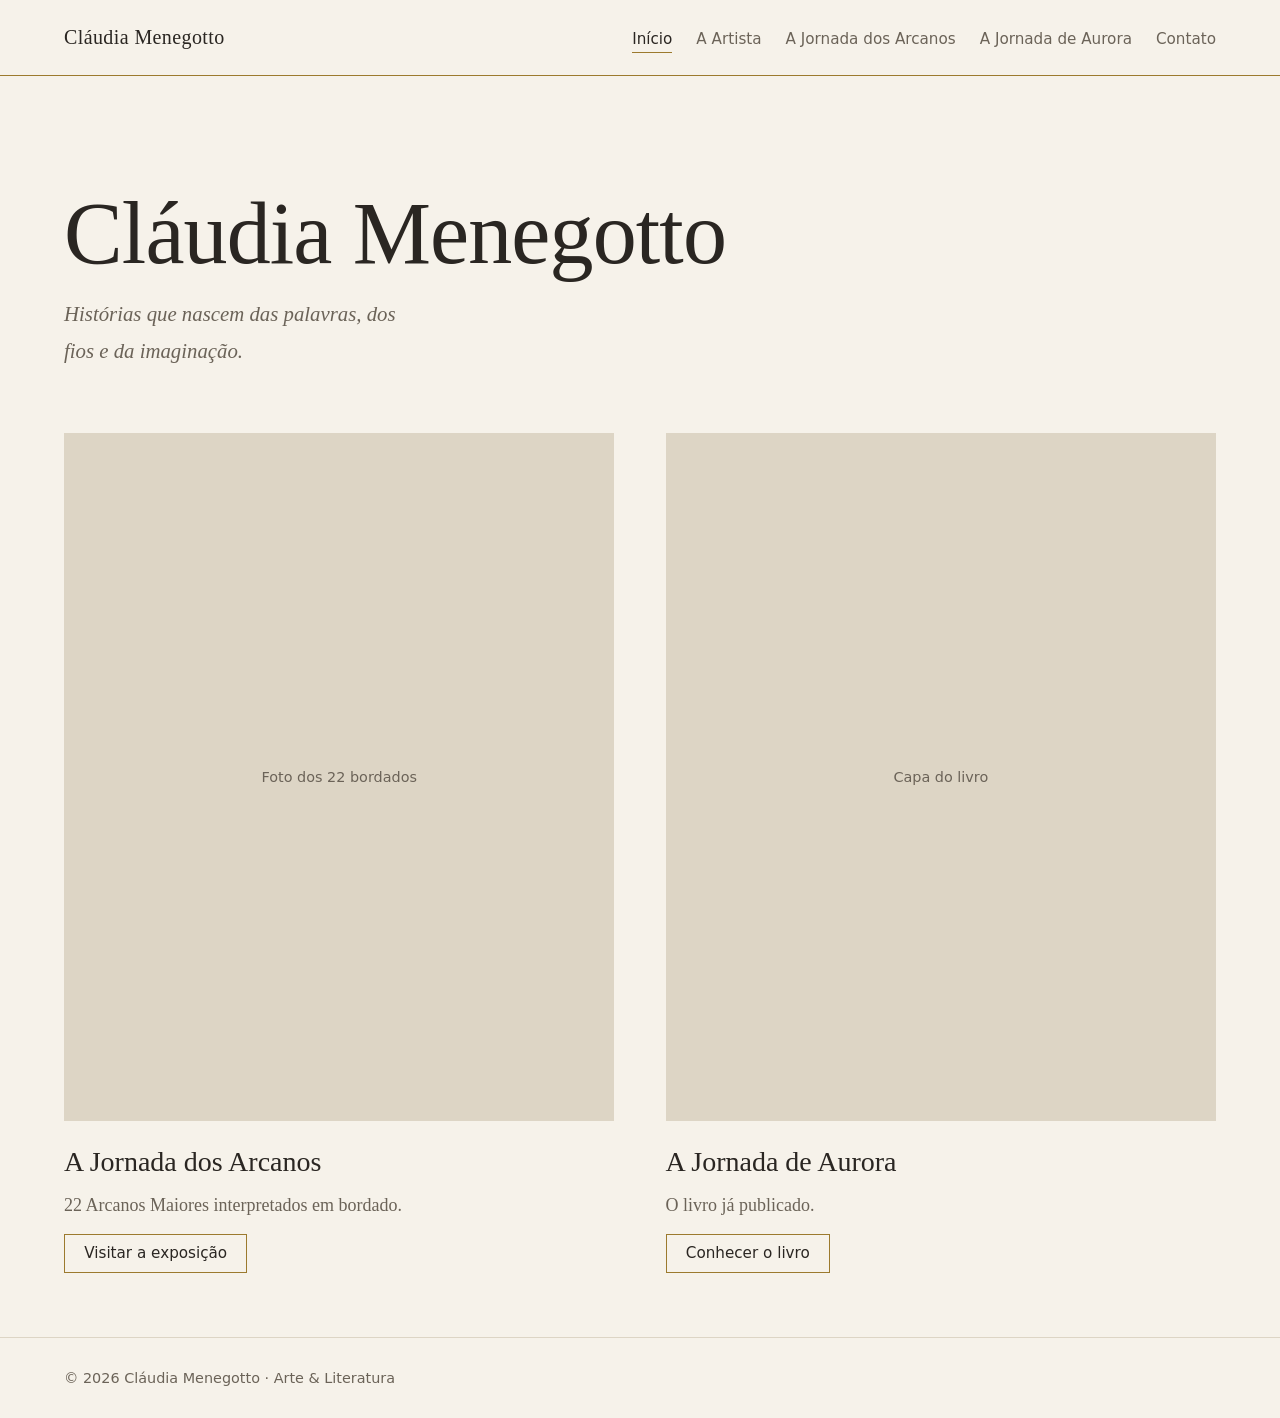
==== index.html @ e8484754 "Add files via upload" ====
<!DOCTYPE html>
<html lang="pt-BR">
<head>
<meta charset="utf-8">
<meta name="viewport" content="width=device-width, initial-scale=1">
<title>Cláudia Menegotto — Arte & Literatura</title>
<meta name="description" content="Histórias que nascem das palavras, dos fios e da imaginação.">
<meta property="og:title" content="Cláudia Menegotto — Arte & Literatura">
<meta property="og:description" content="Histórias que nascem das palavras, dos fios e da imaginação.">
<meta property="og:image" content="https://arte.claudiamenegotto.com.br/img/og.jpg">
<meta property="og:type" content="website">
<link rel="icon" href="/img/favicon.png">
<link rel="stylesheet" href="/css/style.css">
</head>
<body>
<header class="topo">
<a class="marca" href="/">Cláudia Menegotto</a>
<nav aria-label="Principal">
<a href="/" aria-current="page">Início</a>
<a href="/artista.html">A Artista</a>
<a href="/obras/jornada-dos-arcanos/">A Jornada dos Arcanos</a>
<a href="/obras/jornada-de-aurora/">A Jornada de Aurora</a>
<a href="/contato.html">Contato</a>
</nav>
</header>
<main>
<section class="hero">
<h1>Cláudia Menegotto</h1>
<p>Histórias que nascem das palavras, dos fios e da imaginação.</p>
</section>
<section class="destaques" aria-label="Obras em destaque">
<a class="destaque" href="/obras/jornada-dos-arcanos/">
<div class="foto"><img src="/img/arcanos-destaque.webp" alt="Os 22 bordados da Jornada dos Arcanos reunidos" onerror="this.remove()">Foto dos 22 bordados</div>
<h2>A Jornada dos Arcanos</h2>
<p>22 Arcanos Maiores interpretados em bordado.</p>
<span class="botao">Visitar a exposição</span>
</a>
<a class="destaque" href="/obras/jornada-de-aurora/">
<div class="foto"><img src="/img/aurora-capa.webp" alt="Capa do livro A Jornada de Aurora" onerror="this.remove()">Capa do livro</div>
<h2>A Jornada de Aurora</h2>
<p>O livro já publicado.</p>
<span class="botao">Conhecer o livro</span>
</a>
</section>
</main>
<footer class="rodape">© <span data-ano></span> Cláudia Menegotto · Arte &amp; Literatura</footer>
<script src="/js/main.js"></script>
</body>
</html>
---- css/style.css ----
:root{--fundo:#F6F2EA;--texto:#2A2622;--suave:#6B6358;--ouro:#9C7A2E;--linha:#DDD5C5;
--serif:"Iowan Old Style","Palatino Linotype",Palatino,Georgia,serif;--sans:system-ui,-apple-system,"Segoe UI",sans-serif}
*{box-sizing:border-box}
html{scroll-behavior:smooth}
body{margin:0;background:var(--fundo);color:var(--texto);font:1.125rem/1.75 var(--serif)}
img{max-width:100%;display:block}
a{color:inherit}
:focus-visible{outline:2px solid var(--ouro);outline-offset:3px}
.topo{display:flex;flex-wrap:wrap;justify-content:space-between;align-items:baseline;gap:.5rem 2rem;padding:1.25rem clamp(1rem,5vw,4rem);border-bottom:1px solid var(--ouro)}
.marca{font-size:1.25rem;text-decoration:none;letter-spacing:.02em}
.topo nav{display:flex;flex-wrap:wrap;gap:.25rem 1.5rem;font:.95rem var(--sans)}
.topo nav a{text-decoration:none;color:var(--suave);padding:.25rem 0}
.topo nav a:hover,.topo nav a[aria-current]{color:var(--texto);box-shadow:0 1px 0 var(--ouro)}
main{padding:0 clamp(1rem,5vw,4rem)}
.hero{padding:clamp(3rem,10vw,7rem) 0 clamp(2rem,6vw,4rem)}
.hero h1{font-weight:400;font-size:clamp(2.6rem,8vw,5.5rem);line-height:1.05;margin:0 0 1rem;letter-spacing:-.01em}
.hero p{font-style:italic;color:var(--suave);font-size:1.3rem;max-width:34ch;margin:0}
.destaques{display:grid;grid-template-columns:1fr 1fr;gap:clamp(1.5rem,4vw,3.5rem);padding-bottom:4rem}
.destaque{text-decoration:none;display:block}
.foto{aspect-ratio:4/5;background:var(--linha);overflow:hidden;display:grid;place-items:center;color:var(--suave);font:.9rem var(--sans)}
.foto img{width:100%;height:100%;object-fit:cover}
.destaque h2{font-weight:400;font-size:1.75rem;margin:1rem 0 .25rem}
.destaque p{margin:0 0 .75rem;color:var(--suave)}
.botao{display:inline-block;font:.95rem var(--sans);border:1px solid var(--ouro);padding:.6rem 1.2rem;text-decoration:none;color:var(--texto);background:none;cursor:pointer}
.botao:hover{background:var(--ouro);color:#fff}
.texto{max-width:62ch;padding:clamp(2rem,6vw,4rem) 0}
.texto h1{font-weight:400;font-size:clamp(2rem,5vw,3.25rem);line-height:1.15;margin:0 0 1.5rem}
.texto .lead{font-style:italic;font-size:1.3rem;color:var(--suave)}
.livro{display:grid;grid-template-columns:minmax(0,320px) 1fr;gap:clamp(1.5rem,5vw,4rem);padding:clamp(2rem,6vw,4rem) 0;align-items:start}
.livro h1{font-weight:400;margin:0 0 1rem}
.galeria{display:grid;grid-template-columns:repeat(auto-fill,minmax(150px,1fr));gap:1rem;padding:1rem 0 4rem}
.galeria button{all:unset;cursor:pointer;display:block}
.galeria .foto{aspect-ratio:3/4}
.galeria .foto.sem-foto::before{content:attr(data-n);font:2.5rem var(--serif);color:var(--ouro)}
.galeria span{display:block;margin-top:.4rem;font:.9rem var(--sans);color:var(--suave)}
dialog{border:0;padding:0;background:var(--fundo);color:var(--texto);max-width:min(960px,94vw);width:100%;max-height:94vh;overflow:auto}
dialog::backdrop{background:rgba(30,26,22,.85)}
.lb{display:grid;grid-template-columns:3fr 2fr;gap:2rem;padding:1.5rem}
.lb .foto{aspect-ratio:auto;background:none}
.lb .foto img{height:auto;max-height:85vh;object-fit:contain}
.lb h3{font-weight:400;font-size:1.75rem;margin:0 0 1rem}
.lb .frase{font-style:italic;font-size:1.25rem}
.lb .pergunta{color:var(--ouro)}
.lb-nav{display:flex;gap:.5rem;flex-wrap:wrap;margin-top:1.5rem}
label{display:block;font:.95rem var(--sans);margin-top:1rem}
input,textarea{width:100%;font:1rem var(--sans);padding:.6rem;border:1px solid var(--linha);background:#fff}
.rodape{padding:2rem clamp(1rem,5vw,4rem);border-top:1px solid var(--linha);font:.9rem var(--sans);color:var(--suave)}
@media(max-width:720px){.destaques,.livro,.lb{grid-template-columns:1fr}}
@media(prefers-reduced-motion:reduce){html{scroll-behavior:auto}}
.galeria .foto img{object-fit:contain}
.galeria{align-items:start}
.galeria .foto{aspect-ratio:auto;background:none}
.galeria .foto img{height:auto;object-fit:contain}
.galeria .foto.sem-foto{aspect-ratio:3/4;background:var(--linha)}
.galeria{grid-template-columns:repeat(16,1fr);gap:1.25rem .75rem}
.galeria button{grid-column:span 2}
.galeria button:nth-child(1),.galeria button:nth-child(16){grid-column:2 / span 2}
.galeria button:nth-child(8){grid-column:1 / span 2}
@media(max-width:900px){
.galeria{grid-template-columns:repeat(auto-fill,minmax(110px,1fr))}
.galeria button:nth-child(n){grid-column:auto}
}
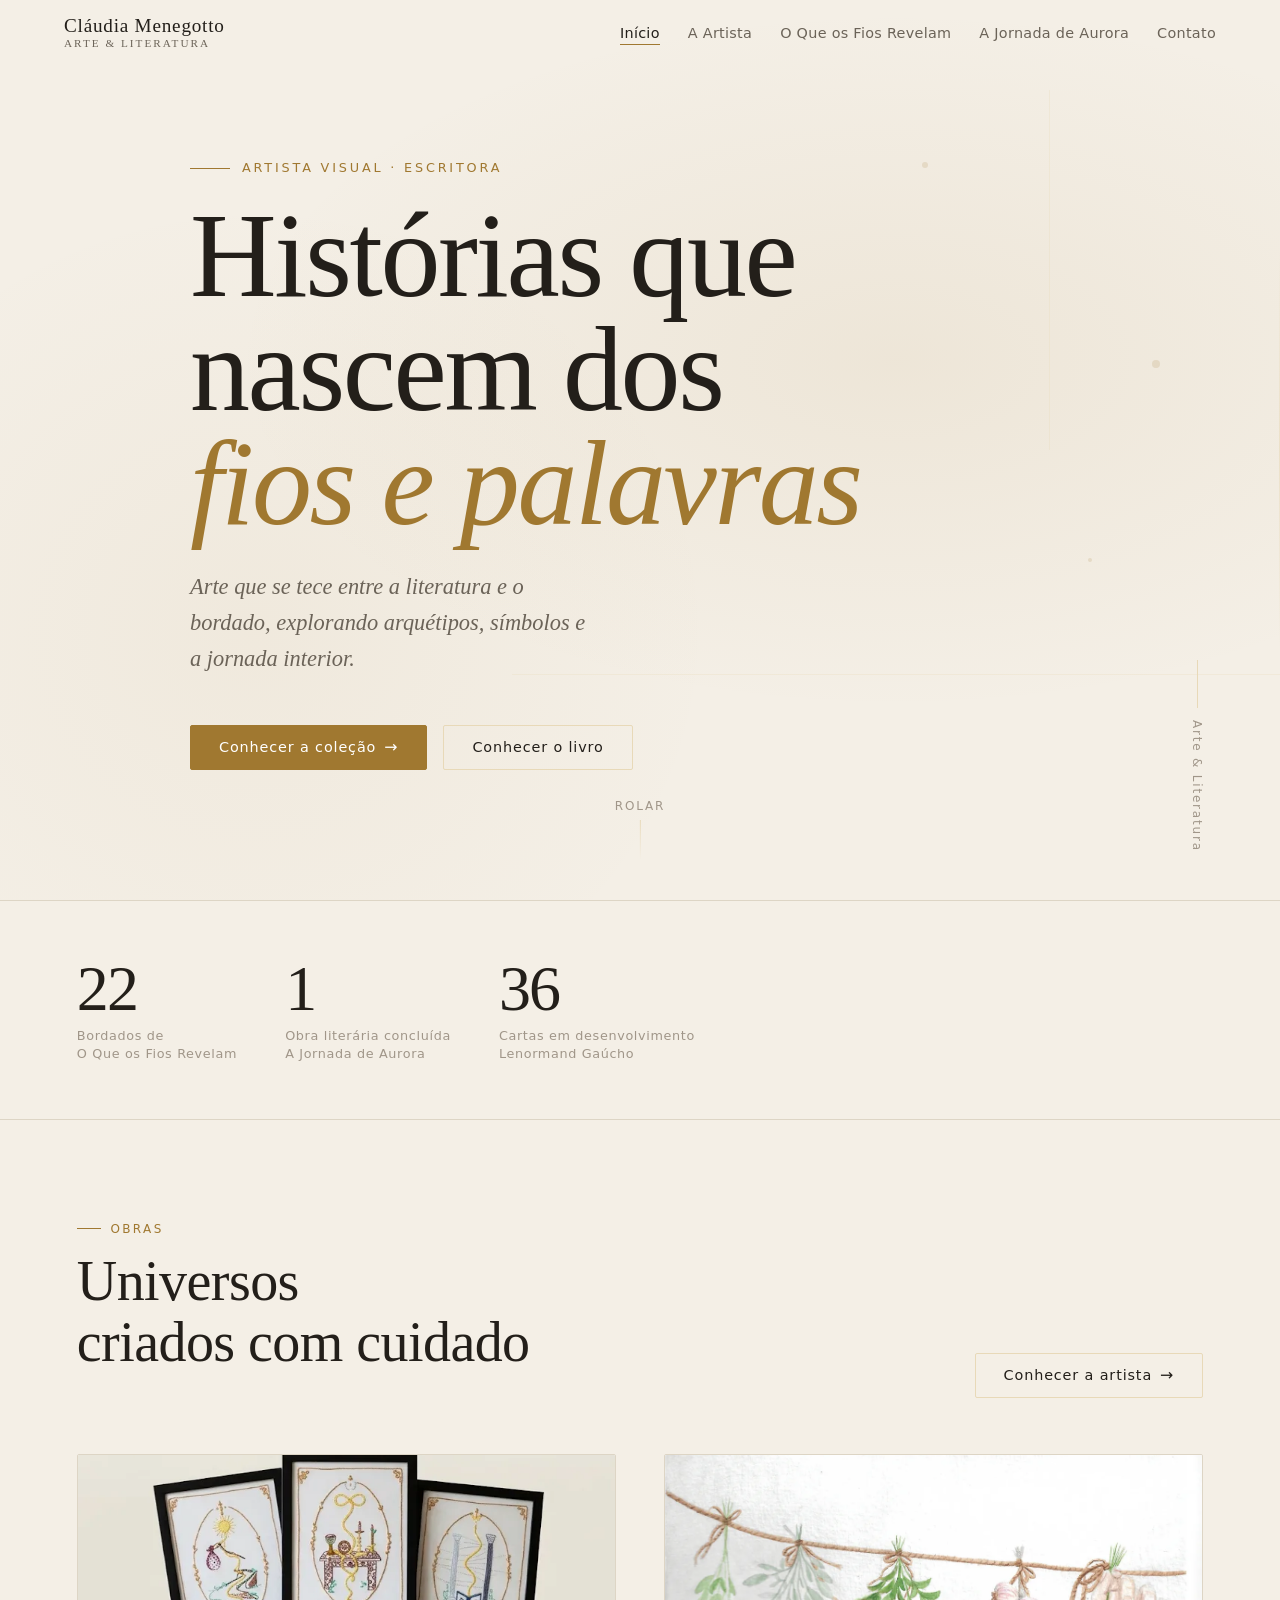
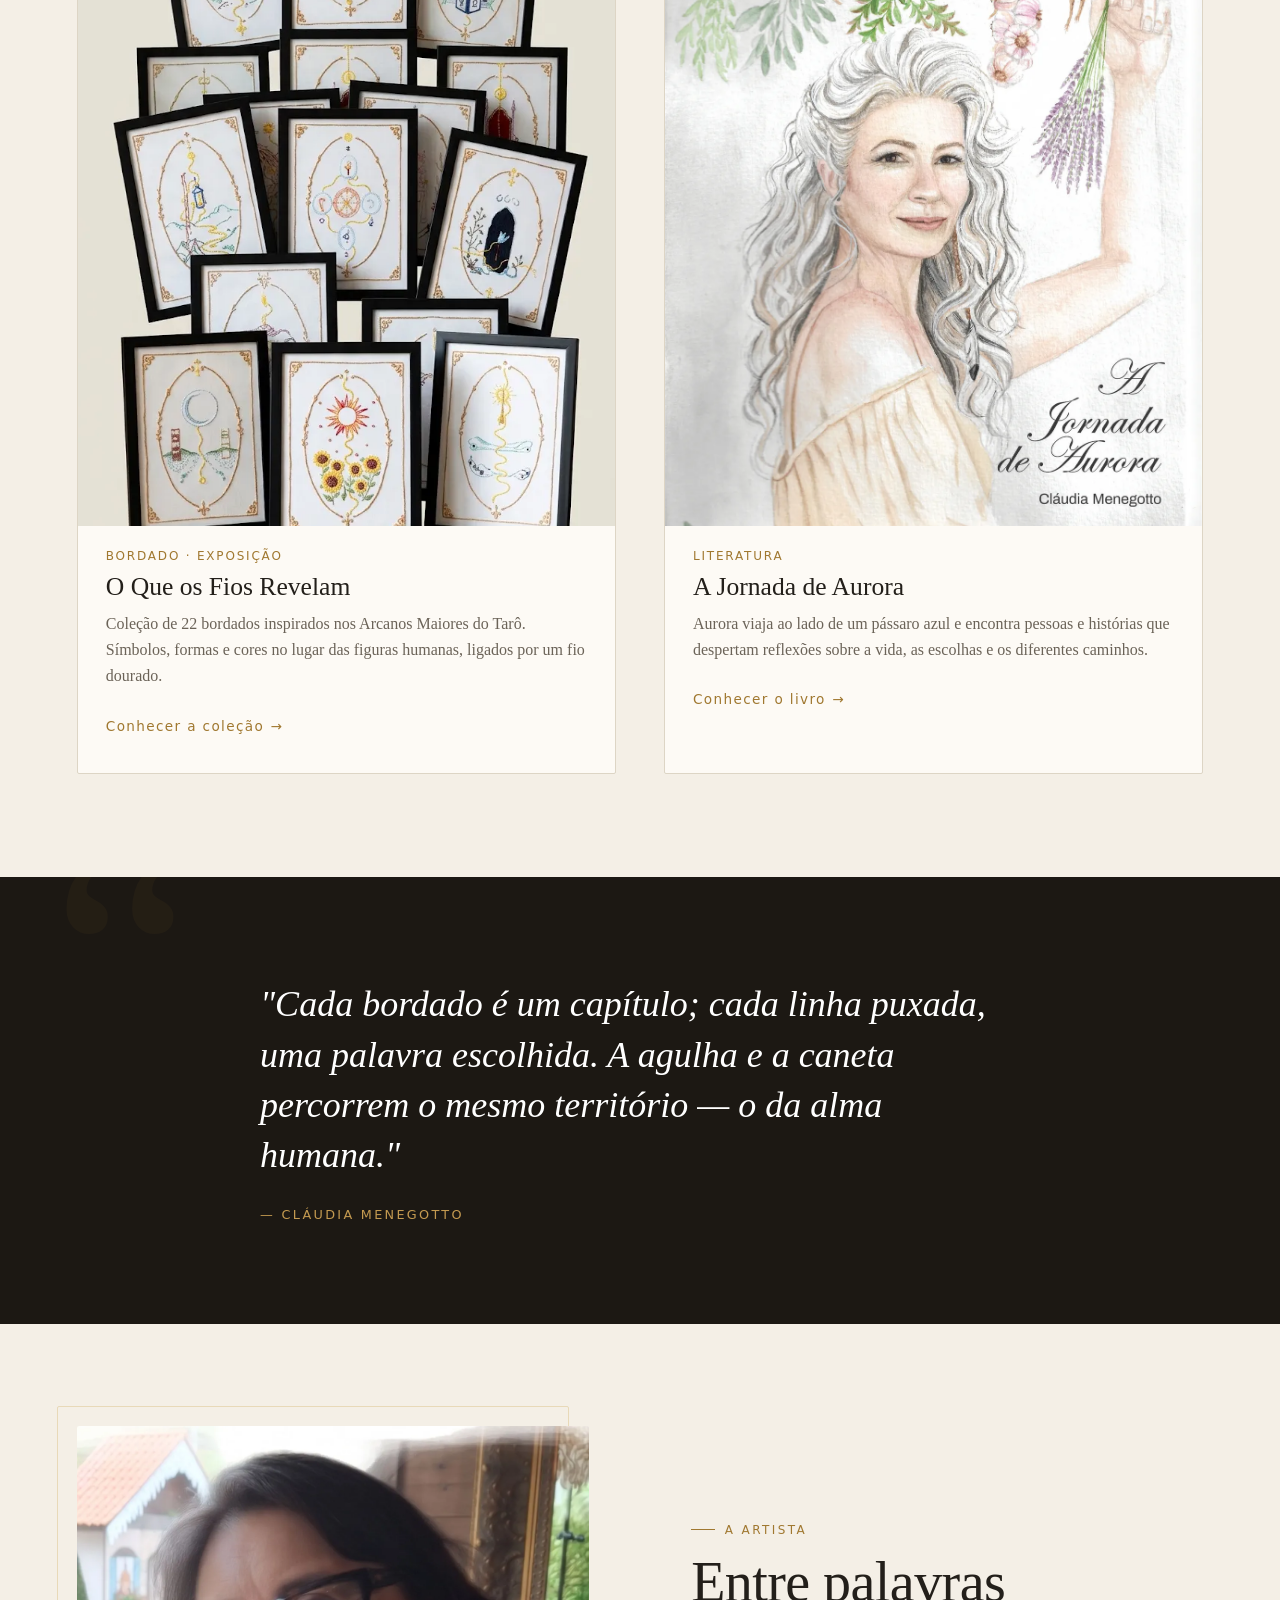
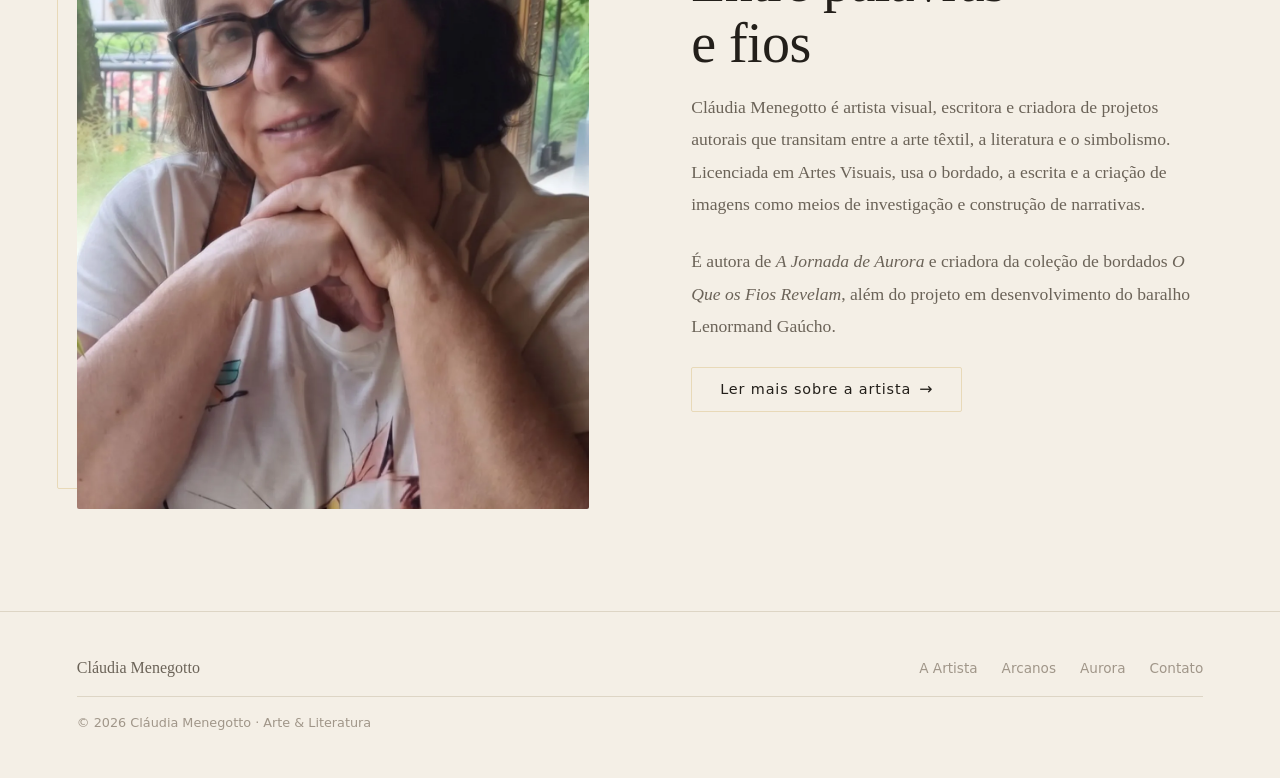
==== commit bae0a5e4: "Add files via upload Novo layout" ====
--- a/index.html
+++ b/index.html
@@ -1,49 +1,375 @@
 <!DOCTYPE html>
 <html lang="pt-BR">
 <head>
-<meta charset="utf-8">
-<meta name="viewport" content="width=device-width, initial-scale=1">
-<title>Cláudia Menegotto — Arte & Literatura</title>
-<meta name="description" content="Histórias que nascem das palavras, dos fios e da imaginação.">
-<meta property="og:title" content="Cláudia Menegotto — Arte & Literatura">
-<meta property="og:description" content="Histórias que nascem das palavras, dos fios e da imaginação.">
-<meta property="og:image" content="https://arte.claudiamenegotto.com.br/img/og.jpg">
-<meta property="og:type" content="website">
-<link rel="icon" href="/img/favicon.png">
-<link rel="stylesheet" href="/css/style.css">
+  <meta charset="utf-8">
+  <meta name="viewport" content="width=device-width, initial-scale=1">
+  <title>Cláudia Menegotto — Arte & Literatura</title>
+  <meta name="description" content="Histórias que nascem das palavras, dos fios e da imaginação. Bordados, literatura e o universo criativo de Cláudia Menegotto.">
+  <meta property="og:title" content="Cláudia Menegotto — Arte & Literatura">
+  <meta property="og:description" content="Histórias que nascem das palavras, dos fios e da imaginação.">
+  <meta property="og:image" content="https://arte.claudiamenegotto.com.br/img/og.jpg">
+  <meta property="og:type" content="website">
+  <link rel="icon" href="/img/favicon.png">
+  <link rel="stylesheet" href="/css/style.css">
+  <style>
+    /* ── Estilos específicos da homepage ── */
+
+    /* Partículas decorativas no hero */
+    .hero-deco {
+      position: absolute;
+      inset: 0;
+      pointer-events: none;
+      overflow: hidden;
+    }
+    .hero-deco-dot {
+      position: absolute;
+      border-radius: 50%;
+      background: var(--gold);
+      opacity: .15;
+    }
+    .hero-deco-dot:nth-child(1) { width: 6px; height: 6px; top: 18%; left: 72%; animation: float1 8s ease-in-out infinite; }
+    .hero-deco-dot:nth-child(2) { width: 4px; height: 4px; top: 62%; left: 85%; animation: float2 11s ease-in-out infinite; }
+    .hero-deco-dot:nth-child(3) { width: 8px; height: 8px; top: 40%; left: 90%; animation: float1 9s ease-in-out infinite .5s; }
+
+    .hero-deco-line {
+      position: absolute;
+      background: var(--gold-pale);
+      opacity: .3;
+    }
+    .hero-deco-line:nth-child(4) { width: 1px; height: 40%; top: 10%; right: 18%; animation: float2 12s ease-in-out infinite; }
+    .hero-deco-line:nth-child(5) { width: 60%; height: 1px; bottom: 25%; right: 0; animation: float1 10s ease-in-out infinite 1s; }
+
+    @keyframes float1 {
+      0%,100% { transform: translateY(0); }
+      50%      { transform: translateY(-10px); }
+    }
+    @keyframes float2 {
+      0%,100% { transform: translateY(0); }
+      50%      { transform: translateY(8px); }
+    }
+
+    /* Contador ornamental no hero */
+    .hero-counter {
+      position: absolute;
+      bottom: 3rem;
+      right: clamp(1.5rem,6vw,6rem);
+      font: .75rem/1 var(--sans);
+      letter-spacing: .15em;
+      color: var(--text-muted);
+      writing-mode: vertical-rl;
+      text-orientation: mixed;
+      display: flex;
+      align-items: center;
+      gap: .75rem;
+    }
+    .hero-counter::before {
+      content: '';
+      display: block;
+      width: 1px; height: 3rem;
+      background: var(--gold-pale);
+    }
+
+    /* Seção de obras */
+    .obras-section {
+      padding: clamp(4rem,8vw,7rem) clamp(1.5rem,6vw,6rem);
+    }
+    .obras-header {
+      display: flex;
+      align-items: flex-end;
+      justify-content: space-between;
+      gap: 2rem;
+      flex-wrap: wrap;
+      margin-bottom: 3.5rem;
+    }
+
+    /* Faixa numérica ornamental */
+    .num-row {
+      display: flex;
+      gap: 3rem;
+      padding: 3.5rem clamp(1.5rem,6vw,6rem);
+      border-top: 1px solid var(--line);
+      border-bottom: 1px solid var(--line);
+      overflow: hidden;
+    }
+    .num-item { flex-shrink: 0; }
+    .num-valor {
+      font: 300 clamp(2.5rem,6vw,4rem)/1 var(--serif);
+      letter-spacing: -.03em;
+      color: var(--text);
+    }
+    .num-valor em {
+      font-style: normal;
+      color: var(--gold);
+      font-size: .6em;
+      vertical-align: super;
+    }
+    .num-label {
+      font: .8rem/1.4 var(--sans);
+      color: var(--text-muted);
+      margin-top: .4rem;
+      letter-spacing: .05em;
+    }
+
+    /* Bio preview */
+    .bio-preview {
+      padding: clamp(4rem,8vw,7rem) clamp(1.5rem,6vw,6rem);
+    }
+
+    /* Frase / manifesto */
+    .manifesto {
+      padding: clamp(4rem,8vw,7rem) clamp(1.5rem,6vw,6rem);
+      background: var(--bg-dark);
+      position: relative;
+      overflow: hidden;
+    }
+    .manifesto::before {
+      content: '\201C';
+      position: absolute;
+      top: -2rem;
+      left: clamp(1rem,4vw,4rem);
+      font: 20rem/1 var(--serif);
+      color: var(--gold);
+      opacity: .06;
+      pointer-events: none;
+      line-height: .7;
+    }
+    .manifesto-inner {
+      max-width: 760px;
+      margin: 0 auto;
+    }
+    .manifesto blockquote {
+      font-style: italic;
+      font-size: clamp(1.4rem,3.5vw,2.25rem);
+      line-height: 1.4;
+      font-weight: 300;
+      color: var(--white);
+    }
+    .manifesto blockquote cite {
+      display: block;
+      font-style: normal;
+      font: .8rem/1 var(--sans);
+      letter-spacing: .18em;
+      text-transform: uppercase;
+      color: var(--gold-light);
+      margin-top: 1.75rem;
+    }
+  </style>
 </head>
 <body>
-<header class="topo">
-<a class="marca" href="/">Cláudia Menegotto</a>
-<nav aria-label="Principal">
-<a href="/" aria-current="page">Início</a>
-<a href="/artista.html">A Artista</a>
-<a href="/obras/jornada-dos-arcanos/">A Jornada dos Arcanos</a>
-<a href="/obras/jornada-de-aurora/">A Jornada de Aurora</a>
-<a href="/contato.html">Contato</a>
-</nav>
-</header>
-<main>
-<section class="hero">
-<h1>Cláudia Menegotto</h1>
-<p>Histórias que nascem das palavras, dos fios e da imaginação.</p>
-</section>
-<section class="destaques" aria-label="Obras em destaque">
-<a class="destaque" href="/obras/jornada-dos-arcanos/">
-<div class="foto"><img src="/img/arcanos-destaque.webp" alt="Os 22 bordados da Jornada dos Arcanos reunidos" onerror="this.remove()">Foto dos 22 bordados</div>
-<h2>A Jornada dos Arcanos</h2>
-<p>22 Arcanos Maiores interpretados em bordado.</p>
-<span class="botao">Visitar a exposição</span>
-</a>
-<a class="destaque" href="/obras/jornada-de-aurora/">
-<div class="foto"><img src="/img/aurora-capa.webp" alt="Capa do livro A Jornada de Aurora" onerror="this.remove()">Capa do livro</div>
-<h2>A Jornada de Aurora</h2>
-<p>O livro já publicado.</p>
-<span class="botao">Conhecer o livro</span>
-</a>
-</section>
-</main>
-<footer class="rodape">© <span data-ano></span> Cláudia Menegotto · Arte &amp; Literatura</footer>
-<script src="/js/main.js"></script>
+
+  <!-- ── HEADER ── -->
+  <header class="site-header" id="header">
+    <a class="marca" href="/">
+      Cláudia Menegotto
+      <span class="marca-sub">Arte &amp; Literatura</span>
+    </a>
+
+    <button class="nav-toggle" id="nav-toggle" aria-label="Abrir menu" aria-expanded="false">
+      <span></span><span></span><span></span>
+    </button>
+
+    <nav class="site-nav" id="site-nav" aria-label="Principal">
+      <a href="/" aria-current="page">Início</a>
+      <a href="/artista.html">A Artista</a>
+      <a href="/obras/o-que-os-fios-revelam/">O Que os Fios Revelam</a>
+      <a href="/obras/jornada-de-aurora/">A Jornada de Aurora</a>
+      <a href="/contato.html">Contato</a>
+    </nav>
+  </header>
+
+  <main>
+
+    <!-- ── HERO ── -->
+    <section class="hero" aria-label="Apresentação">
+      <!-- Decorações animadas -->
+      <div class="hero-deco" aria-hidden="true">
+        <div class="hero-deco-dot"></div>
+        <div class="hero-deco-dot"></div>
+        <div class="hero-deco-dot"></div>
+        <div class="hero-deco-line"></div>
+        <div class="hero-deco-line"></div>
+      </div>
+
+      <div class="hero-inner">
+        <p class="hero-eyebrow revelar">Artista visual · Escritora</p>
+
+        <h1 class="revelar delay-1">
+          Histórias que<br>
+          nascem dos<br>
+          <em>fios e palavras</em>
+        </h1>
+
+        <p class="hero-lead revelar delay-2">
+          Arte que se tece entre a literatura e o bordado,
+          explorando arquétipos, símbolos e a jornada interior.
+        </p>
+
+        <div class="hero-actions revelar delay-3">
+          <a href="/obras/o-que-os-fios-revelam/" class="btn btn-primary">
+            Conhecer a coleção <span class="btn-icon" aria-hidden="true">→</span>
+          </a>
+          <a href="/obras/jornada-de-aurora/" class="btn btn-outline">
+            Conhecer o livro
+          </a>
+        </div>
+      </div>
+
+      <div class="hero-line" aria-hidden="true"></div>
+
+      <div class="hero-counter" aria-hidden="true">
+        Arte &amp; Literatura
+      </div>
+
+      <div class="scroll-hint" aria-hidden="true">
+        Rolar
+      </div>
+    </section>
+
+    <!-- ── NÚMEROS ── -->
+    <div class="num-row" aria-label="Em números">
+      <div class="num-item revelar">
+        <div class="num-valor">22<em>+</em></div>
+        <div class="num-label">Bordados de<br>O Que os Fios Revelam</div>
+      </div>
+      <div class="num-item revelar delay-1">
+        <div class="num-valor">1<em>ª</em></div>
+        <div class="num-label">Obra literária concluída<br>A Jornada de Aurora</div>
+      </div>
+      <div class="num-item revelar delay-2">
+        <div class="num-valor">36</div>
+        <div class="num-label">Cartas em desenvolvimento<br>Lenormand Gaúcho</div>
+      </div>
+    </div>
+
+    <!-- ── OBRAS ── -->
+    <section class="obras-section" aria-labelledby="obras-titulo">
+      <div class="obras-header">
+        <div>
+          <p class="section-label revelar">Obras</p>
+          <h2 class="section-title revelar delay-1" id="obras-titulo">
+            Universos<br>criados com cuidado
+          </h2>
+        </div>
+        <a href="/artista.html" class="btn btn-outline revelar delay-2">
+          Conhecer a artista <span class="btn-icon" aria-hidden="true">→</span>
+        </a>
+      </div>
+
+      <div class="obras-grid">
+
+        <!-- Card Arcanos -->
+        <a class="obra-card revelar" href="/obras/o-que-os-fios-revelam/">
+          <div class="obra-card-img">
+            <img
+              src="/img/arcanos-destaque.webp"
+              alt="Os 22 bordados de O Que os Fios Revelam reunidos"
+              loading="lazy"
+              onerror="this.closest('.obra-card-img').style.background='var(--gold-pale)'; this.remove()">
+          </div>
+          <div class="obra-card-body">
+            <p class="obra-card-tag">Bordado · Exposição</p>
+            <h3 class="obra-card-title">O Que os Fios Revelam</h3>
+            <p class="obra-card-desc">
+              Coleção de 22 bordados inspirados nos Arcanos Maiores do Tarô. Símbolos, formas
+              e cores no lugar das figuras humanas, ligados por um fio dourado.
+            </p>
+            <span class="obra-card-link">
+              Conhecer a coleção <span aria-hidden="true">→</span>
+            </span>
+          </div>
+        </a>
+
+        <!-- Card Aurora -->
+        <a class="obra-card revelar delay-1" href="/obras/jornada-de-aurora/">
+          <div class="obra-card-img">
+            <img
+              src="/img/aurora-capa.webp"
+              alt="Capa do livro A Jornada de Aurora"
+              loading="lazy"
+              onerror="this.closest('.obra-card-img').style.background='var(--gold-pale)'; this.remove()">
+          </div>
+          <div class="obra-card-body">
+            <p class="obra-card-tag">Literatura</p>
+            <h3 class="obra-card-title">A Jornada de Aurora</h3>
+            <p class="obra-card-desc">
+              Aurora viaja ao lado de um pássaro azul e encontra pessoas e histórias
+              que despertam reflexões sobre a vida, as escolhas e os diferentes caminhos.
+            </p>
+            <span class="obra-card-link">
+              Conhecer o livro <span aria-hidden="true">→</span>
+            </span>
+          </div>
+        </a>
+
+      </div>
+    </section>
+
+    <!-- ── FRASE / MANIFESTO ── -->
+    <section class="manifesto" aria-label="Manifesto">
+      <div class="manifesto-inner">
+        <blockquote class="revelar">
+          "Cada bordado é um capítulo; cada linha puxada,
+          uma palavra escolhida. A agulha e a caneta
+          percorrem o mesmo território — o da alma humana."
+          <cite>— Cláudia Menegotto</cite>
+        </blockquote>
+      </div>
+    </section>
+
+    <!-- ── BIO PREVIEW ── -->
+    <section class="bio-preview section" aria-labelledby="bio-titulo">
+      <div class="bio-section">
+
+        <div class="bio-img-wrap revelar-esq">
+          <div class="bio-img">
+            <img
+              src="/img/claudia-retrato.webp"
+              alt="Fotografia de Cláudia Menegotto"
+              loading="lazy"
+              onerror="this.closest('.bio-img').style.background='var(--gold-pale)'; this.remove()">
+          </div>
+        </div>
+
+        <div class="bio-content revelar delay-2">
+          <p class="section-label">A Artista</p>
+          <h2 class="section-title" id="bio-titulo">
+            Entre palavras<br>e fios
+          </h2>
+          <p class="bio-text">
+            Cláudia Menegotto é artista visual, escritora e criadora de projetos autorais
+            que transitam entre a arte têxtil, a literatura e o simbolismo. Licenciada
+            em Artes Visuais, usa o bordado, a escrita e a criação de imagens
+            como meios de investigação e construção de narrativas.
+          </p>
+          <p class="bio-text">
+            É autora de <em>A Jornada de Aurora</em> e criadora da coleção de
+            bordados <em>O Que os Fios Revelam</em>, além do projeto em desenvolvimento
+            do baralho Lenormand Gaúcho.
+          </p>
+          <a href="/artista.html" class="btn btn-outline">
+            Ler mais sobre a artista <span class="btn-icon" aria-hidden="true">→</span>
+          </a>
+        </div>
+
+      </div>
+    </section>
+
+  </main>
+
+  <!-- ── FOOTER ── -->
+  <footer class="site-footer">
+    <div class="footer-marca">Cláudia Menegotto</div>
+    <nav class="footer-nav" aria-label="Rodapé">
+      <a href="/artista.html">A Artista</a>
+      <a href="/obras/o-que-os-fios-revelam/">Arcanos</a>
+      <a href="/obras/jornada-de-aurora/">Aurora</a>
+      <a href="/contato.html">Contato</a>
+    </nav>
+    <p class="footer-copy">
+      © <span data-ano></span> Cláudia Menegotto · Arte &amp; Literatura
+    </p>
+  </footer>
+
+  <script src="/js/main.js"></script>
 </body>
 </html>
--- a/css/style.css
+++ b/css/style.css
@@ -1,62 +1,1093 @@
-:root{--fundo:#F6F2EA;--texto:#2A2622;--suave:#6B6358;--ouro:#9C7A2E;--linha:#DDD5C5;
---serif:"Iowan Old Style","Palatino Linotype",Palatino,Georgia,serif;--sans:system-ui,-apple-system,"Segoe UI",sans-serif}
-*{box-sizing:border-box}
-html{scroll-behavior:smooth}
-body{margin:0;background:var(--fundo);color:var(--texto);font:1.125rem/1.75 var(--serif)}
-img{max-width:100%;display:block}
-a{color:inherit}
-:focus-visible{outline:2px solid var(--ouro);outline-offset:3px}
-.topo{display:flex;flex-wrap:wrap;justify-content:space-between;align-items:baseline;gap:.5rem 2rem;padding:1.25rem clamp(1rem,5vw,4rem);border-bottom:1px solid var(--ouro)}
-.marca{font-size:1.25rem;text-decoration:none;letter-spacing:.02em}
-.topo nav{display:flex;flex-wrap:wrap;gap:.25rem 1.5rem;font:.95rem var(--sans)}
-.topo nav a{text-decoration:none;color:var(--suave);padding:.25rem 0}
-.topo nav a:hover,.topo nav a[aria-current]{color:var(--texto);box-shadow:0 1px 0 var(--ouro)}
-main{padding:0 clamp(1rem,5vw,4rem)}
-.hero{padding:clamp(3rem,10vw,7rem) 0 clamp(2rem,6vw,4rem)}
-.hero h1{font-weight:400;font-size:clamp(2.6rem,8vw,5.5rem);line-height:1.05;margin:0 0 1rem;letter-spacing:-.01em}
-.hero p{font-style:italic;color:var(--suave);font-size:1.3rem;max-width:34ch;margin:0}
-.destaques{display:grid;grid-template-columns:1fr 1fr;gap:clamp(1.5rem,4vw,3.5rem);padding-bottom:4rem}
-.destaque{text-decoration:none;display:block}
-.foto{aspect-ratio:4/5;background:var(--linha);overflow:hidden;display:grid;place-items:center;color:var(--suave);font:.9rem var(--sans)}
-.foto img{width:100%;height:100%;object-fit:cover}
-.destaque h2{font-weight:400;font-size:1.75rem;margin:1rem 0 .25rem}
-.destaque p{margin:0 0 .75rem;color:var(--suave)}
-.botao{display:inline-block;font:.95rem var(--sans);border:1px solid var(--ouro);padding:.6rem 1.2rem;text-decoration:none;color:var(--texto);background:none;cursor:pointer}
-.botao:hover{background:var(--ouro);color:#fff}
-.texto{max-width:62ch;padding:clamp(2rem,6vw,4rem) 0}
-.texto h1{font-weight:400;font-size:clamp(2rem,5vw,3.25rem);line-height:1.15;margin:0 0 1.5rem}
-.texto .lead{font-style:italic;font-size:1.3rem;color:var(--suave)}
-.livro{display:grid;grid-template-columns:minmax(0,320px) 1fr;gap:clamp(1.5rem,5vw,4rem);padding:clamp(2rem,6vw,4rem) 0;align-items:start}
-.livro h1{font-weight:400;margin:0 0 1rem}
-.galeria{display:grid;grid-template-columns:repeat(auto-fill,minmax(150px,1fr));gap:1rem;padding:1rem 0 4rem}
-.galeria button{all:unset;cursor:pointer;display:block}
-.galeria .foto{aspect-ratio:3/4}
-.galeria .foto.sem-foto::before{content:attr(data-n);font:2.5rem var(--serif);color:var(--ouro)}
-.galeria span{display:block;margin-top:.4rem;font:.9rem var(--sans);color:var(--suave)}
-dialog{border:0;padding:0;background:var(--fundo);color:var(--texto);max-width:min(960px,94vw);width:100%;max-height:94vh;overflow:auto}
-dialog::backdrop{background:rgba(30,26,22,.85)}
-.lb{display:grid;grid-template-columns:3fr 2fr;gap:2rem;padding:1.5rem}
-.lb .foto{aspect-ratio:auto;background:none}
-.lb .foto img{height:auto;max-height:85vh;object-fit:contain}
-.lb h3{font-weight:400;font-size:1.75rem;margin:0 0 1rem}
-.lb .frase{font-style:italic;font-size:1.25rem}
-.lb .pergunta{color:var(--ouro)}
-.lb-nav{display:flex;gap:.5rem;flex-wrap:wrap;margin-top:1.5rem}
-label{display:block;font:.95rem var(--sans);margin-top:1rem}
-input,textarea{width:100%;font:1rem var(--sans);padding:.6rem;border:1px solid var(--linha);background:#fff}
-.rodape{padding:2rem clamp(1rem,5vw,4rem);border-top:1px solid var(--linha);font:.9rem var(--sans);color:var(--suave)}
-@media(max-width:720px){.destaques,.livro,.lb{grid-template-columns:1fr}}
-@media(prefers-reduced-motion:reduce){html{scroll-behavior:auto}}
-.galeria .foto img{object-fit:contain}
-.galeria{align-items:start}
-.galeria .foto{aspect-ratio:auto;background:none}
-.galeria .foto img{height:auto;object-fit:contain}
-.galeria .foto.sem-foto{aspect-ratio:3/4;background:var(--linha)}
-.galeria{grid-template-columns:repeat(16,1fr);gap:1.25rem .75rem}
-.galeria button{grid-column:span 2}
-.galeria button:nth-child(1),.galeria button:nth-child(16){grid-column:2 / span 2}
-.galeria button:nth-child(8){grid-column:1 / span 2}
-@media(max-width:900px){
-.galeria{grid-template-columns:repeat(auto-fill,minmax(110px,1fr))}
-.galeria button:nth-child(n){grid-column:auto}
-}
+/* =====================================================
+   CLÁUDIA MENEGOTTO — Design System v2
+   Paleta: sépia profundo, creme, dourado envelhecido
+   ===================================================== */
+
+/* ── Tokens ── */
+:root {
+  --bg:          #F4EFE6;
+  --bg-card:     #FDFAF5;
+  --bg-dark:     #1C1813;
+  --text:        #231F1A;
+  --text-soft:   #6B6358;
+  --text-muted:  #A09689;
+  --gold:        #A07830;
+  --gold-light:  #C49A50;
+  --gold-pale:   #E8D9B8;
+  --line:        #DDD5C5;
+  --white:       #FFFFFF;
+
+  --serif:  "Iowan Old Style","Palatino Linotype",Palatino,Georgia,serif;
+  --sans:   system-ui,-apple-system,"Segoe UI",Helvetica,sans-serif;
+
+  --radius: 2px;
+  --shadow: 0 4px 24px rgba(0,0,0,.10);
+  --shadow-hover: 0 12px 40px rgba(0,0,0,.18);
+
+  --ease-out: cubic-bezier(.22,.61,.36,1);
+  --ease-spring: cubic-bezier(.34,1.56,.64,1);
+}
+
+/* ── Reset & Base ── */
+*, *::before, *::after { box-sizing: border-box; margin: 0; padding: 0; }
+
+html {
+  scroll-behavior: smooth;
+  -webkit-text-size-adjust: 100%;
+}
+
+body {
+  background: var(--bg);
+  color: var(--text);
+  font: 1.1rem/1.8 var(--serif);
+  min-height: 100vh;
+  overflow-x: hidden;
+}
+
+img { max-width: 100%; display: block; }
+
+a { color: inherit; text-decoration: none; }
+
+::selection {
+  background: var(--gold-pale);
+  color: var(--text);
+}
+
+:focus-visible {
+  outline: 2px solid var(--gold);
+  outline-offset: 3px;
+}
+
+/* =====================================================
+   HEADER / NAV
+   ===================================================== */
+.site-header {
+  position: fixed;
+  top: 0; left: 0; right: 0;
+  z-index: 100;
+  padding: 1rem clamp(1.5rem,5vw,5rem);
+  display: flex;
+  align-items: center;
+  justify-content: space-between;
+  gap: 1rem;
+  transition: background .4s var(--ease-out),
+              box-shadow .4s var(--ease-out),
+              backdrop-filter .4s;
+}
+
+/* Estado scrolled — glassmorphism */
+.site-header.scrolled {
+  background: rgba(244,239,230,.82);
+  backdrop-filter: blur(16px) saturate(1.4);
+  -webkit-backdrop-filter: blur(16px) saturate(1.4);
+  box-shadow: 0 1px 0 var(--line), 0 4px 24px rgba(0,0,0,.06);
+}
+
+.marca {
+  font: 1.2rem/1 var(--serif);
+  letter-spacing: .04em;
+  color: var(--text);
+  flex-shrink: 0;
+  transition: color .2s;
+}
+.marca:hover { color: var(--gold); }
+
+.marca .marca-sub {
+  display: block;
+  font-size: .7rem;
+  letter-spacing: .18em;
+  text-transform: uppercase;
+  color: var(--text-soft);
+  margin-top: .2rem;
+}
+
+/* Hamburger */
+.nav-toggle {
+  display: none;
+  flex-direction: column;
+  gap: 5px;
+  background: none;
+  border: none;
+  cursor: pointer;
+  padding: .5rem;
+  z-index: 110;
+}
+.nav-toggle span {
+  display: block;
+  width: 24px; height: 1.5px;
+  background: var(--text);
+  transition: transform .3s var(--ease-out), opacity .3s;
+}
+.nav-toggle.ativo span:nth-child(1) { transform: translateY(6.5px) rotate(45deg); }
+.nav-toggle.ativo span:nth-child(2) { opacity: 0; }
+.nav-toggle.ativo span:nth-child(3) { transform: translateY(-6.5px) rotate(-45deg); }
+
+.site-nav {
+  display: flex;
+  gap: .25rem 1.75rem;
+  flex-wrap: wrap;
+  align-items: center;
+  font: .9rem/1 var(--sans);
+}
+
+.site-nav a {
+  color: var(--text-soft);
+  padding: .3rem 0;
+  letter-spacing: .02em;
+  position: relative;
+  transition: color .2s;
+}
+.site-nav a::after {
+  content: '';
+  position: absolute;
+  bottom: 0; left: 0; right: 0;
+  height: 1px;
+  background: var(--gold);
+  transform: scaleX(0);
+  transform-origin: left;
+  transition: transform .3s var(--ease-out);
+}
+.site-nav a:hover,
+.site-nav a[aria-current] { color: var(--text); }
+.site-nav a:hover::after,
+.site-nav a[aria-current]::after { transform: scaleX(1); }
+
+/* =====================================================
+   HERO
+   ===================================================== */
+.hero {
+  min-height: 100svh;
+  display: grid;
+  place-items: center;
+  padding: 7rem clamp(1.5rem,6vw,6rem) 5rem;
+  position: relative;
+  overflow: hidden;
+}
+
+/* Ornamento de fundo */
+.hero::before {
+  content: '';
+  position: absolute;
+  inset: 0;
+  background:
+    radial-gradient(ellipse 80% 60% at 70% 40%, rgba(160,120,48,.08) 0%, transparent 65%),
+    radial-gradient(ellipse 60% 80% at 20% 70%, rgba(160,120,48,.05) 0%, transparent 60%);
+  pointer-events: none;
+}
+
+.hero-inner {
+  max-width: 900px;
+  width: 100%;
+  position: relative;
+}
+
+.hero-eyebrow {
+  font: .8rem/1 var(--sans);
+  letter-spacing: .22em;
+  text-transform: uppercase;
+  color: var(--gold);
+  margin-bottom: 1.5rem;
+  display: flex;
+  align-items: center;
+  gap: .75rem;
+}
+.hero-eyebrow::before {
+  content: '';
+  display: inline-block;
+  width: 2.5rem; height: 1px;
+  background: var(--gold);
+}
+
+.hero h1 {
+  font-weight: 300;
+  font-size: clamp(3rem, 10vw, 7.5rem);
+  line-height: .95;
+  letter-spacing: -.02em;
+  margin-bottom: 1.75rem;
+}
+.hero h1 em {
+  font-style: italic;
+  font-weight: 400;
+  color: var(--gold);
+}
+
+.hero-lead {
+  font-style: italic;
+  font-size: clamp(1.1rem,2.5vw,1.4rem);
+  color: var(--text-soft);
+  max-width: 36ch;
+  line-height: 1.6;
+  margin-bottom: 3rem;
+}
+
+.hero-actions {
+  display: flex;
+  gap: 1rem;
+  flex-wrap: wrap;
+}
+
+/* Linha ornamental separadora */
+.hero-line {
+  position: absolute;
+  right: 0; top: 50%;
+  transform: translateY(-50%);
+  width: 1px; height: 45%;
+  background: linear-gradient(to bottom, transparent, var(--gold-pale), transparent);
+  opacity: .6;
+}
+
+/* Scroll indicator */
+.scroll-hint {
+  position: absolute;
+  bottom: 2.5rem;
+  left: 50%;
+  transform: translateX(-50%);
+  display: flex;
+  flex-direction: column;
+  align-items: center;
+  gap: .5rem;
+  font: .75rem/1 var(--sans);
+  letter-spacing: .15em;
+  text-transform: uppercase;
+  color: var(--text-muted);
+  animation: bounce 2.5s ease-in-out infinite;
+}
+.scroll-hint::after {
+  content: '';
+  display: block;
+  width: 1px; height: 2.5rem;
+  background: linear-gradient(to bottom, var(--gold-pale), transparent);
+}
+@keyframes bounce {
+  0%,100% { transform: translateX(-50%) translateY(0); }
+  50%      { transform: translateX(-50%) translateY(6px); }
+}
+
+/* =====================================================
+   BOTÕES
+   ===================================================== */
+.btn {
+  display: inline-flex;
+  align-items: center;
+  gap: .5rem;
+  font: .9rem/1 var(--sans);
+  letter-spacing: .06em;
+  padding: .85rem 1.75rem;
+  border: 1px solid currentColor;
+  cursor: pointer;
+  background: none;
+  transition:
+    background .25s var(--ease-out),
+    color .25s,
+    transform .2s var(--ease-spring),
+    box-shadow .25s;
+  border-radius: var(--radius);
+}
+.btn:hover {
+  transform: translateY(-2px);
+  box-shadow: var(--shadow);
+}
+
+.btn-primary {
+  background: var(--gold);
+  color: var(--white);
+  border-color: var(--gold);
+}
+.btn-primary:hover {
+  background: var(--gold-light);
+  border-color: var(--gold-light);
+}
+
+.btn-outline {
+  color: var(--text);
+  border-color: var(--gold-pale);
+}
+.btn-outline:hover {
+  background: var(--gold-pale);
+  border-color: var(--gold);
+}
+
+.btn-icon {
+  display: inline-block;
+  font-size: 1.1em;
+  transition: transform .2s var(--ease-spring);
+}
+.btn:hover .btn-icon { transform: translateX(4px); }
+
+/* =====================================================
+   SEÇÕES GERAIS
+   ===================================================== */
+.section {
+  padding: clamp(4rem,10vw,8rem) clamp(1.5rem,6vw,6rem);
+}
+
+.section-label {
+  font: .75rem/1 var(--sans);
+  letter-spacing: .2em;
+  text-transform: uppercase;
+  color: var(--gold);
+  margin-bottom: 1rem;
+  display: flex;
+  align-items: center;
+  gap: .6rem;
+}
+.section-label::before {
+  content: '';
+  display: inline-block;
+  width: 1.5rem; height: 1px;
+  background: var(--gold);
+}
+
+.section-title {
+  font-weight: 300;
+  font-size: clamp(2rem,5vw,3.5rem);
+  line-height: 1.1;
+  letter-spacing: -.01em;
+  margin-bottom: 1.5rem;
+}
+
+/* =====================================================
+   OBRAS / CARDS DE DESTAQUE
+   ===================================================== */
+.obras-grid {
+  display: grid;
+  grid-template-columns: repeat(auto-fit, minmax(min(100%, 340px), 1fr));
+  gap: clamp(1.5rem,4vw,3rem);
+  margin-top: 3.5rem;
+}
+
+.obra-card {
+  display: block;
+  background: var(--bg-card);
+  border: 1px solid var(--line);
+  border-radius: var(--radius);
+  overflow: hidden;
+  transition:
+    transform .35s var(--ease-out),
+    box-shadow .35s var(--ease-out),
+    border-color .35s;
+  position: relative;
+}
+.obra-card:hover {
+  transform: translateY(-6px);
+  box-shadow: var(--shadow-hover);
+  border-color: var(--gold-pale);
+}
+
+.obra-card-img {
+  aspect-ratio: 4/5;
+  overflow: hidden;
+  background: var(--gold-pale);
+  position: relative;
+}
+.obra-card-img img {
+  width: 100%; height: 100%;
+  object-fit: cover;
+  transition: transform .6s var(--ease-out);
+}
+.obra-card:hover .obra-card-img img {
+  transform: scale(1.05);
+}
+
+/* Overlay gradiente no card */
+.obra-card-img::after {
+  content: '';
+  position: absolute;
+  inset: 0;
+  background: linear-gradient(to top, rgba(28,24,19,.5) 0%, transparent 55%);
+  opacity: 0;
+  transition: opacity .35s;
+}
+.obra-card:hover .obra-card-img::after { opacity: 1; }
+
+.obra-card-body {
+  padding: 1.5rem 1.75rem 2rem;
+}
+.obra-card-tag {
+  font: .75rem/1 var(--sans);
+  letter-spacing: .15em;
+  text-transform: uppercase;
+  color: var(--gold);
+  margin-bottom: .6rem;
+}
+.obra-card-title {
+  font-weight: 400;
+  font-size: 1.6rem;
+  line-height: 1.2;
+  margin-bottom: .5rem;
+}
+.obra-card-desc {
+  color: var(--text-soft);
+  font-size: 1rem;
+  margin-bottom: 1.25rem;
+  line-height: 1.65;
+}
+.obra-card-link {
+  font: .85rem/1 var(--sans);
+  letter-spacing: .1em;
+  color: var(--gold);
+  display: inline-flex;
+  align-items: center;
+  gap: .4rem;
+  transition: gap .2s var(--ease-spring);
+}
+.obra-card:hover .obra-card-link { gap: .75rem; }
+
+/* =====================================================
+   FRASE / QUOTE SECTION
+   ===================================================== */
+.quote-section {
+  padding: clamp(4rem,8vw,7rem) clamp(1.5rem,6vw,6rem);
+  background: var(--bg-dark);
+  color: var(--white);
+  position: relative;
+  overflow: hidden;
+}
+.quote-section::before {
+  content: '\201C';
+  position: absolute;
+  top: -1rem; left: clamp(1rem,4vw,4rem);
+  font: 20rem/1 var(--serif);
+  color: var(--gold);
+  opacity: .07;
+  pointer-events: none;
+  line-height: .7;
+}
+
+.quote-inner {
+  max-width: 760px;
+  margin: 0 auto;
+  position: relative;
+}
+
+blockquote {
+  font-style: italic;
+  font-size: clamp(1.4rem,3.5vw,2.25rem);
+  line-height: 1.4;
+  font-weight: 300;
+  color: var(--white);
+}
+blockquote cite {
+  display: block;
+  font-style: normal;
+  font: .85rem/1 var(--sans);
+  letter-spacing: .15em;
+  text-transform: uppercase;
+  color: var(--gold-light);
+  margin-top: 1.5rem;
+}
+
+/* =====================================================
+   SOBRE / BIO PREVIEW
+   ===================================================== */
+.bio-section {
+  display: grid;
+  grid-template-columns: 1fr 1fr;
+  gap: clamp(2rem,8vw,7rem);
+  align-items: center;
+}
+
+.bio-img-wrap {
+  position: relative;
+}
+.bio-img-wrap::before {
+  content: '';
+  position: absolute;
+  inset: -1.25rem 1.25rem 1.25rem -1.25rem;
+  border: 1px solid var(--gold-pale);
+  border-radius: var(--radius);
+  z-index: 0;
+}
+.bio-img {
+  position: relative;
+  z-index: 1;
+  aspect-ratio: 3/4;
+  overflow: hidden;
+  background: var(--gold-pale);
+  border-radius: var(--radius);
+}
+.bio-img img {
+  width: 100%; height: 100%;
+  object-fit: cover;
+}
+
+.bio-content { }
+.bio-content .section-title { margin-bottom: 1rem; }
+.bio-text {
+  color: var(--text-soft);
+  line-height: 1.85;
+  margin-bottom: 1.5rem;
+}
+
+/* =====================================================
+   PÁGINA ARTISTA
+   ===================================================== */
+.page-hero {
+  padding: 10rem clamp(1.5rem,6vw,6rem) 4rem;
+  max-width: 820px;
+}
+.page-hero .eyebrow {
+  font: .8rem/1 var(--sans);
+  letter-spacing: .2em;
+  text-transform: uppercase;
+  color: var(--gold);
+  margin-bottom: 1.5rem;
+}
+.page-hero h1 {
+  font-weight: 300;
+  font-size: clamp(2.5rem,7vw,5rem);
+  line-height: 1.05;
+  letter-spacing: -.02em;
+  margin-bottom: 1.5rem;
+}
+.page-hero .lead {
+  font-style: italic;
+  font-size: 1.3rem;
+  color: var(--text-soft);
+  line-height: 1.6;
+  max-width: 46ch;
+}
+
+.artista-body {
+  display: grid;
+  grid-template-columns: 1fr 320px;
+  gap: clamp(2rem,6vw,5rem);
+  padding: 3rem clamp(1.5rem,6vw,6rem) 6rem;
+  align-items: start;
+}
+
+.artista-texto h2 {
+  font-weight: 400;
+  font-size: 1.5rem;
+  margin: 2.5rem 0 .75rem;
+  color: var(--gold);
+}
+.artista-texto h2:first-child { margin-top: 0; }
+.artista-texto p {
+  color: var(--text-soft);
+  line-height: 1.85;
+  margin-bottom: 1rem;
+}
+
+.artista-aside {
+  position: sticky;
+  top: 7rem;
+}
+.artista-foto {
+  aspect-ratio: 3/4;
+  overflow: hidden;
+  background: var(--gold-pale);
+  border-radius: var(--radius);
+  margin-bottom: 1.5rem;
+}
+.artista-foto img {
+  width: 100%; height: 100%;
+  object-fit: cover;
+}
+.artista-info {
+  font: .85rem/1.6 var(--sans);
+  color: var(--text-soft);
+  border-top: 1px solid var(--line);
+  padding-top: 1rem;
+}
+.artista-info strong {
+  display: block;
+  font-weight: 600;
+  color: var(--text);
+  font-size: .75rem;
+  letter-spacing: .1em;
+  text-transform: uppercase;
+  margin-bottom: .3rem;
+}
+.artista-info + .artista-info { margin-top: 1rem; }
+
+/* =====================================================
+   PÁGINA OBRA — ARCANOS
+   ===================================================== */
+.obra-hero {
+  padding: 9rem clamp(1.5rem,6vw,6rem) 4rem;
+  display: grid;
+  grid-template-columns: 1fr 1fr;
+  gap: clamp(2rem,6vw,5rem);
+  align-items: end;
+}
+.obra-hero-text .eyebrow {
+  font: .8rem/1 var(--sans);
+  letter-spacing: .2em;
+  text-transform: uppercase;
+  color: var(--gold);
+  margin-bottom: 1.5rem;
+}
+.obra-hero-text h1 {
+  font-weight: 300;
+  font-size: clamp(2.5rem,6vw,4.5rem);
+  line-height: 1.05;
+  letter-spacing: -.02em;
+  margin-bottom: 1rem;
+}
+.obra-hero-text .lead {
+  font-style: italic;
+  font-size: 1.2rem;
+  color: var(--text-soft);
+  line-height: 1.65;
+  max-width: 42ch;
+}
+.obra-hero-img {
+  aspect-ratio: 1;
+  overflow: hidden;
+  background: var(--gold-pale);
+  border-radius: var(--radius);
+  position: relative;
+}
+.obra-hero-img img {
+  width: 100%; height: 100%;
+  object-fit: cover;
+}
+.obra-hero-img-label {
+  position: absolute;
+  bottom: 1rem; left: 1rem;
+  font: .75rem/1 var(--sans);
+  letter-spacing: .1em;
+  color: rgba(255,255,255,.7);
+  background: rgba(28,24,19,.55);
+  backdrop-filter: blur(8px);
+  padding: .4rem .75rem;
+  border-radius: 2px;
+}
+
+/* Galeria Arcanos */
+.galeria-section {
+  padding: 3rem clamp(1.5rem,6vw,6rem) 6rem;
+}
+.galeria-titulo {
+  font-weight: 300;
+  font-size: 1.5rem;
+  margin-bottom: 2rem;
+  color: var(--text-soft);
+}
+
+.galeria {
+  display: grid;
+  grid-template-columns: repeat(auto-fill, minmax(140px,1fr));
+  gap: 1rem .75rem;
+  align-items: start;
+}
+.galeria button {
+  all: unset;
+  cursor: pointer;
+  display: block;
+  transition: transform .25s var(--ease-out);
+}
+.galeria button:hover { transform: translateY(-3px); }
+.galeria .g-foto {
+  aspect-ratio: 3/4;
+  overflow: hidden;
+  background: var(--gold-pale);
+  border-radius: var(--radius);
+  display: grid;
+  place-items: center;
+  position: relative;
+}
+.galeria .g-foto img {
+  width: 100%; height: 100%;
+  object-fit: cover;
+  transition: transform .4s var(--ease-out);
+}
+.galeria button:hover .g-foto img { transform: scale(1.06); }
+.galeria .g-foto.sem-foto {
+  aspect-ratio: 3/4;
+  background: var(--gold-pale);
+}
+.galeria .g-foto.sem-foto::before {
+  content: attr(data-n);
+  font: 2.5rem/1 var(--serif);
+  color: var(--gold);
+}
+.galeria span {
+  display: block;
+  margin-top: .4rem;
+  font: .8rem/1.4 var(--sans);
+  color: var(--text-muted);
+}
+
+/* Dialog / Lightbox */
+dialog {
+  border: 0; padding: 0;
+  background: var(--bg-card);
+  color: var(--text);
+  max-width: min(1000px,96vw);
+  width: 100%;
+  max-height: 94vh;
+  overflow: auto;
+  border-radius: 4px;
+  box-shadow: 0 24px 80px rgba(0,0,0,.35);
+}
+dialog::backdrop {
+  background: rgba(20,16,12,.88);
+  backdrop-filter: blur(4px);
+}
+.lb {
+  display: grid;
+  grid-template-columns: 3fr 2fr;
+  gap: 0;
+}
+.lb-foto {
+  background: var(--bg-dark);
+  display: flex;
+  align-items: center;
+  justify-content: center;
+  padding: 2rem;
+  min-height: 60vh;
+}
+.lb-foto img {
+  max-height: 80vh;
+  width: auto;
+  max-width: 100%;
+  object-fit: contain;
+}
+.lb-info {
+  padding: 2rem 1.75rem;
+  display: flex;
+  flex-direction: column;
+  gap: 1rem;
+  border-left: 1px solid var(--line);
+}
+.lb-numero {
+  font: .8rem/1 var(--sans);
+  letter-spacing: .2em;
+  color: var(--gold);
+}
+.lb-nome {
+  font-weight: 400;
+  font-size: 1.75rem;
+  line-height: 1.2;
+}
+.lb-frase {
+  font-style: italic;
+  font-size: 1.1rem;
+  color: var(--text-soft);
+  line-height: 1.6;
+}
+.lb-pergunta {
+  font: .9rem/1.6 var(--sans);
+  color: var(--gold);
+  border-left: 2px solid var(--gold-pale);
+  padding-left: .75rem;
+}
+.lb-nav {
+  display: flex;
+  gap: .5rem;
+  flex-wrap: wrap;
+  margin-top: auto;
+}
+
+/* =====================================================
+   PÁGINA AURORA — LIVRO
+   ===================================================== */
+.livro-hero {
+  padding: 9rem clamp(1.5rem,6vw,6rem) 5rem;
+  display: grid;
+  grid-template-columns: 280px 1fr;
+  gap: clamp(2rem,6vw,5rem);
+  align-items: center;
+}
+.livro-capa {
+  aspect-ratio: 2/3;
+  overflow: hidden;
+  background: var(--gold-pale);
+  border-radius: var(--radius);
+  box-shadow: var(--shadow-hover);
+  position: relative;
+}
+.livro-capa img {
+  width: 100%; height: 100%;
+  object-fit: cover;
+}
+.livro-info .eyebrow {
+  font: .8rem/1 var(--sans);
+  letter-spacing: .2em;
+  text-transform: uppercase;
+  color: var(--gold);
+  margin-bottom: 1.5rem;
+}
+.livro-info h1 {
+  font-weight: 300;
+  font-size: clamp(2.5rem,6vw,4rem);
+  line-height: 1.05;
+  letter-spacing: -.02em;
+  margin-bottom: 1rem;
+}
+.livro-info .lead {
+  font-style: italic;
+  font-size: 1.2rem;
+  color: var(--text-soft);
+  line-height: 1.65;
+  margin-bottom: 2rem;
+  max-width: 46ch;
+}
+
+.livro-body {
+  padding: 2rem clamp(1.5rem,6vw,6rem) 6rem;
+  max-width: 820px;
+}
+.livro-body h2 {
+  font-weight: 400;
+  font-size: 1.4rem;
+  margin: 2.5rem 0 .75rem;
+  color: var(--gold);
+}
+.livro-body p {
+  color: var(--text-soft);
+  line-height: 1.85;
+  margin-bottom: 1rem;
+}
+
+/* =====================================================
+   CONTATO
+   ===================================================== */
+.contato-layout {
+  display: grid;
+  grid-template-columns: 1fr 1fr;
+  gap: clamp(2rem,8vw,7rem);
+  padding: 10rem clamp(1.5rem,6vw,6rem) 6rem;
+  align-items: start;
+}
+
+.contato-info .eyebrow {
+  font: .8rem/1 var(--sans);
+  letter-spacing: .2em;
+  text-transform: uppercase;
+  color: var(--gold);
+  margin-bottom: 1.5rem;
+}
+.contato-info h1 {
+  font-weight: 300;
+  font-size: clamp(2.5rem,6vw,4rem);
+  line-height: 1.1;
+  letter-spacing: -.02em;
+  margin-bottom: 1rem;
+}
+.contato-info .lead {
+  font-style: italic;
+  color: var(--text-soft);
+  line-height: 1.7;
+  margin-bottom: 2.5rem;
+}
+.contato-links {
+  display: flex;
+  flex-direction: column;
+  gap: 1rem;
+}
+.contato-link {
+  display: flex;
+  align-items: center;
+  gap: .75rem;
+  font: 1rem/1 var(--sans);
+  color: var(--text-soft);
+  transition: color .2s;
+  padding: .5rem 0;
+  border-bottom: 1px solid var(--line);
+}
+.contato-link:hover { color: var(--gold); }
+.contato-link-icon {
+  width: 2rem; height: 2rem;
+  background: var(--gold-pale);
+  border-radius: 50%;
+  display: grid;
+  place-items: center;
+  flex-shrink: 0;
+  font-size: .85rem;
+}
+
+/* Formulário */
+.form-wrap {
+  background: var(--bg-card);
+  border: 1px solid var(--line);
+  border-radius: 4px;
+  padding: 2.5rem;
+}
+.form-wrap h2 {
+  font-weight: 400;
+  font-size: 1.4rem;
+  margin-bottom: 1.75rem;
+}
+.form-group {
+  margin-bottom: 1.25rem;
+}
+.form-group label {
+  display: block;
+  font: .8rem/1 var(--sans);
+  letter-spacing: .1em;
+  text-transform: uppercase;
+  color: var(--text-soft);
+  margin-bottom: .5rem;
+}
+.form-group input,
+.form-group textarea {
+  width: 100%;
+  font: 1rem/1.5 var(--serif);
+  padding: .75rem 1rem;
+  border: 1px solid var(--line);
+  background: var(--bg);
+  color: var(--text);
+  border-radius: var(--radius);
+  transition: border-color .2s, box-shadow .2s;
+  appearance: none;
+  -webkit-appearance: none;
+}
+.form-group input:focus,
+.form-group textarea:focus {
+  outline: none;
+  border-color: var(--gold);
+  box-shadow: 0 0 0 3px rgba(160,120,48,.12);
+}
+.form-group textarea { resize: vertical; min-height: 130px; }
+.form-privacidade {
+  font: .8rem/1.5 var(--sans);
+  color: var(--text-muted);
+  margin-bottom: 1.25rem;
+}
+
+/* =====================================================
+   FOOTER
+   ===================================================== */
+.site-footer {
+  padding: 3rem clamp(1.5rem,6vw,6rem);
+  border-top: 1px solid var(--line);
+  display: flex;
+  flex-wrap: wrap;
+  gap: 1rem;
+  justify-content: space-between;
+  align-items: center;
+}
+.footer-marca {
+  font: 1rem/1 var(--serif);
+  color: var(--text-soft);
+}
+.footer-nav {
+  display: flex;
+  gap: 1.5rem;
+  flex-wrap: wrap;
+  font: .85rem/1 var(--sans);
+}
+.footer-nav a {
+  color: var(--text-muted);
+  transition: color .2s;
+}
+.footer-nav a:hover { color: var(--gold); }
+.footer-copy {
+  width: 100%;
+  font: .8rem/1 var(--sans);
+  color: var(--text-muted);
+  border-top: 1px solid var(--line);
+  padding-top: 1.25rem;
+  margin-top: .25rem;
+}
+
+/* =====================================================
+   ANIMAÇÕES DE ENTRADA (JS acrescenta .visivel)
+   ===================================================== */
+.revelar {
+  opacity: 0;
+  transform: translateY(28px);
+  transition:
+    opacity .7s var(--ease-out),
+    transform .7s var(--ease-out);
+}
+.revelar.visivel {
+  opacity: 1;
+  transform: none;
+}
+.revelar-esq {
+  opacity: 0;
+  transform: translateX(-24px);
+  transition:
+    opacity .7s var(--ease-out),
+    transform .7s var(--ease-out);
+}
+.revelar-esq.visivel { opacity: 1; transform: none; }
+
+/* delays escalonados */
+.delay-1 { transition-delay: .1s; }
+.delay-2 { transition-delay: .2s; }
+.delay-3 { transition-delay: .3s; }
+.delay-4 { transition-delay: .4s; }
+.delay-5 { transition-delay: .5s; }
+
+/* =====================================================
+   DIVISOR ORNAMENTAL
+   ===================================================== */
+.divider {
+  display: flex;
+  align-items: center;
+  gap: 1rem;
+  margin: 1.5rem 0;
+  color: var(--gold-pale);
+}
+.divider::before,
+.divider::after {
+  content: '';
+  flex: 1;
+  height: 1px;
+  background: var(--line);
+}
+.divider-mark {
+  font: 1.2rem/1 var(--serif);
+  color: var(--gold);
+  opacity: .6;
+}
+
+/* =====================================================
+   RESPONSIVO
+   ===================================================== */
+@media (max-width: 900px) {
+  .bio-section { grid-template-columns: 1fr; }
+  .bio-img-wrap { max-width: 420px; }
+
+  .obra-hero { grid-template-columns: 1fr; }
+  .obra-hero-img { max-height: 320px; aspect-ratio: 16/9; }
+
+  .livro-hero { grid-template-columns: 1fr; }
+  .livro-capa { max-width: 240px; }
+
+  .artista-body { grid-template-columns: 1fr; }
+  .artista-aside { position: static; }
+
+  .contato-layout { grid-template-columns: 1fr; }
+
+  .lb { grid-template-columns: 1fr; }
+  .lb-foto { min-height: 50vw; }
+  .lb-info { border-left: none; border-top: 1px solid var(--line); }
+}
+
+@media (max-width: 640px) {
+  .site-nav {
+    display: none;
+    position: fixed;
+    inset: 0;
+    background: var(--bg);
+    flex-direction: column;
+    align-items: center;
+    justify-content: center;
+    gap: 2rem;
+    font-size: 1.1rem;
+    z-index: 105;
+  }
+  .site-nav.aberto { display: flex; }
+  .nav-toggle { display: flex; }
+
+  .hero h1 { font-size: clamp(2.5rem,13vw,4.5rem); }
+  .hero-line { display: none; }
+  .scroll-hint { display: none; }
+}
+
+@media (prefers-reduced-motion: reduce) {
+  *, *::before, *::after {
+    animation-duration: .01ms !important;
+    transition-duration: .01ms !important;
+  }
+  .revelar, .revelar-esq {
+    opacity: 1;
+    transform: none;
+  }
+}
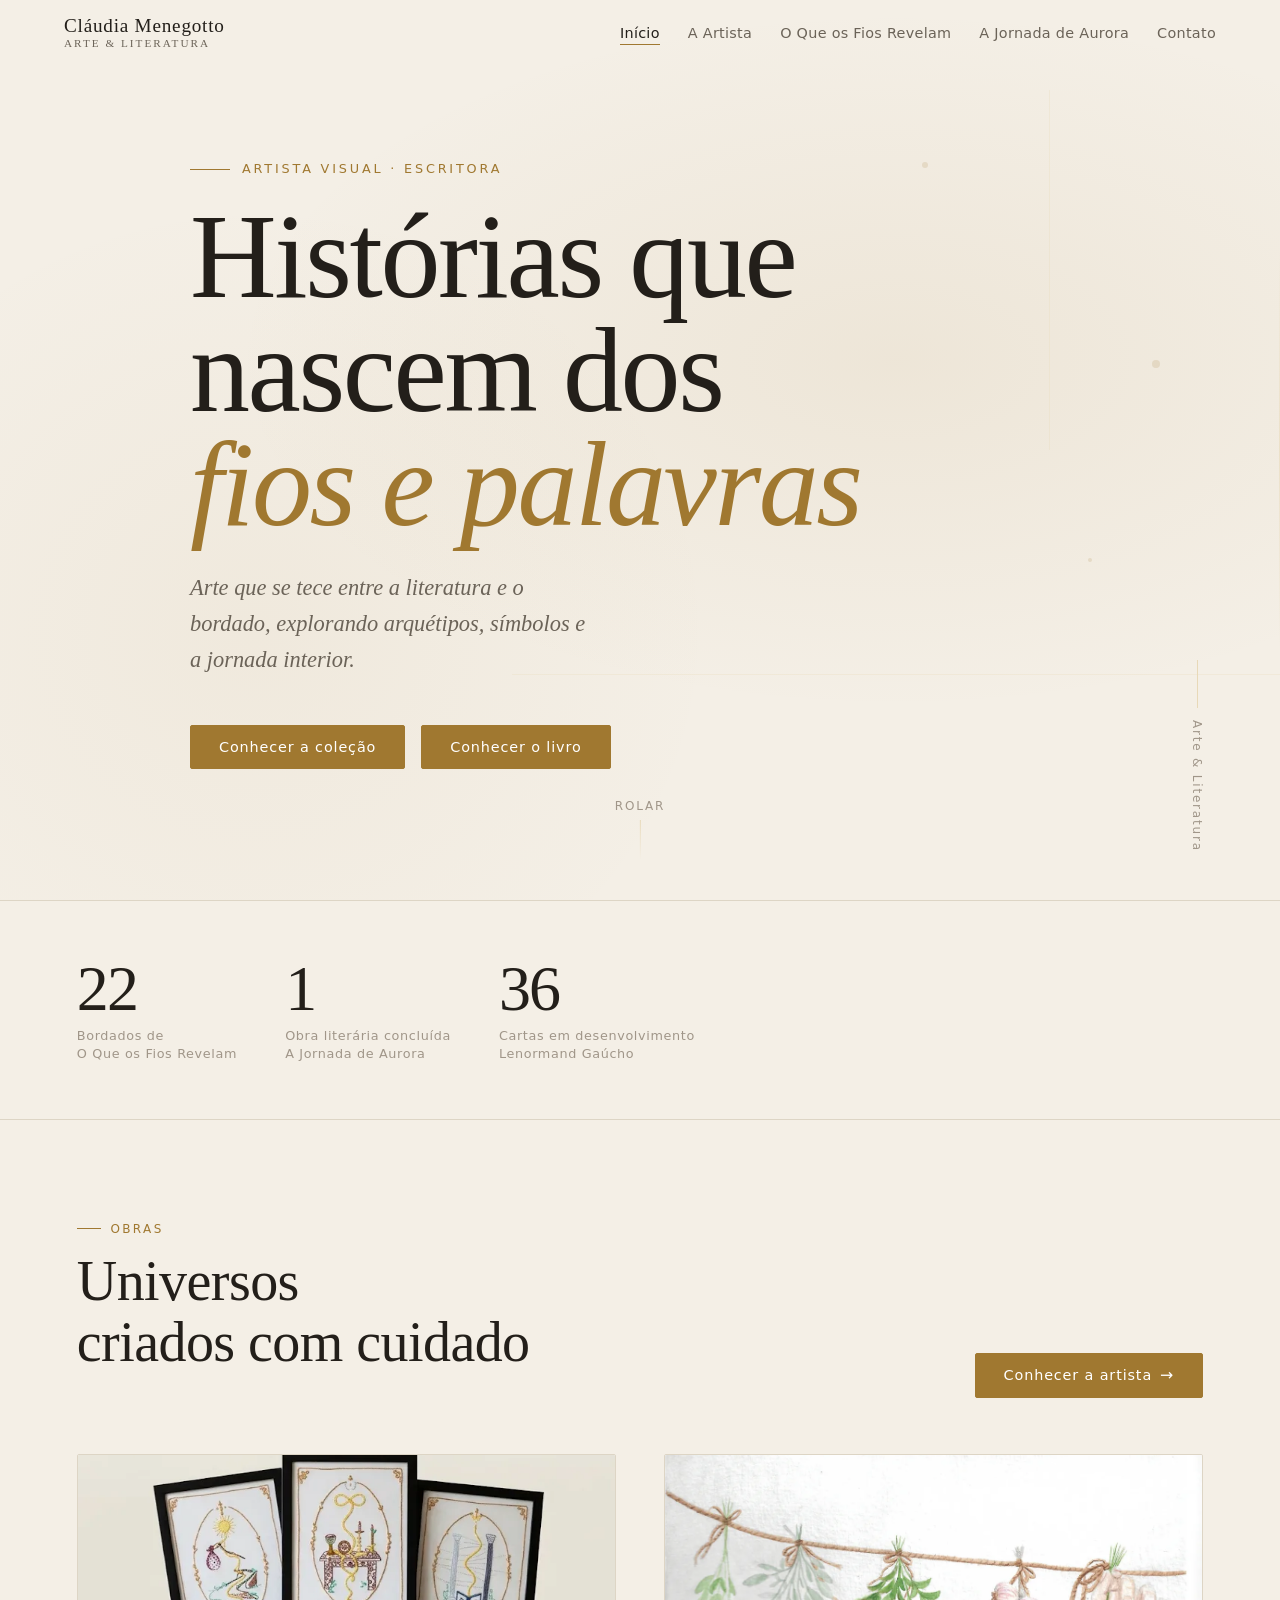
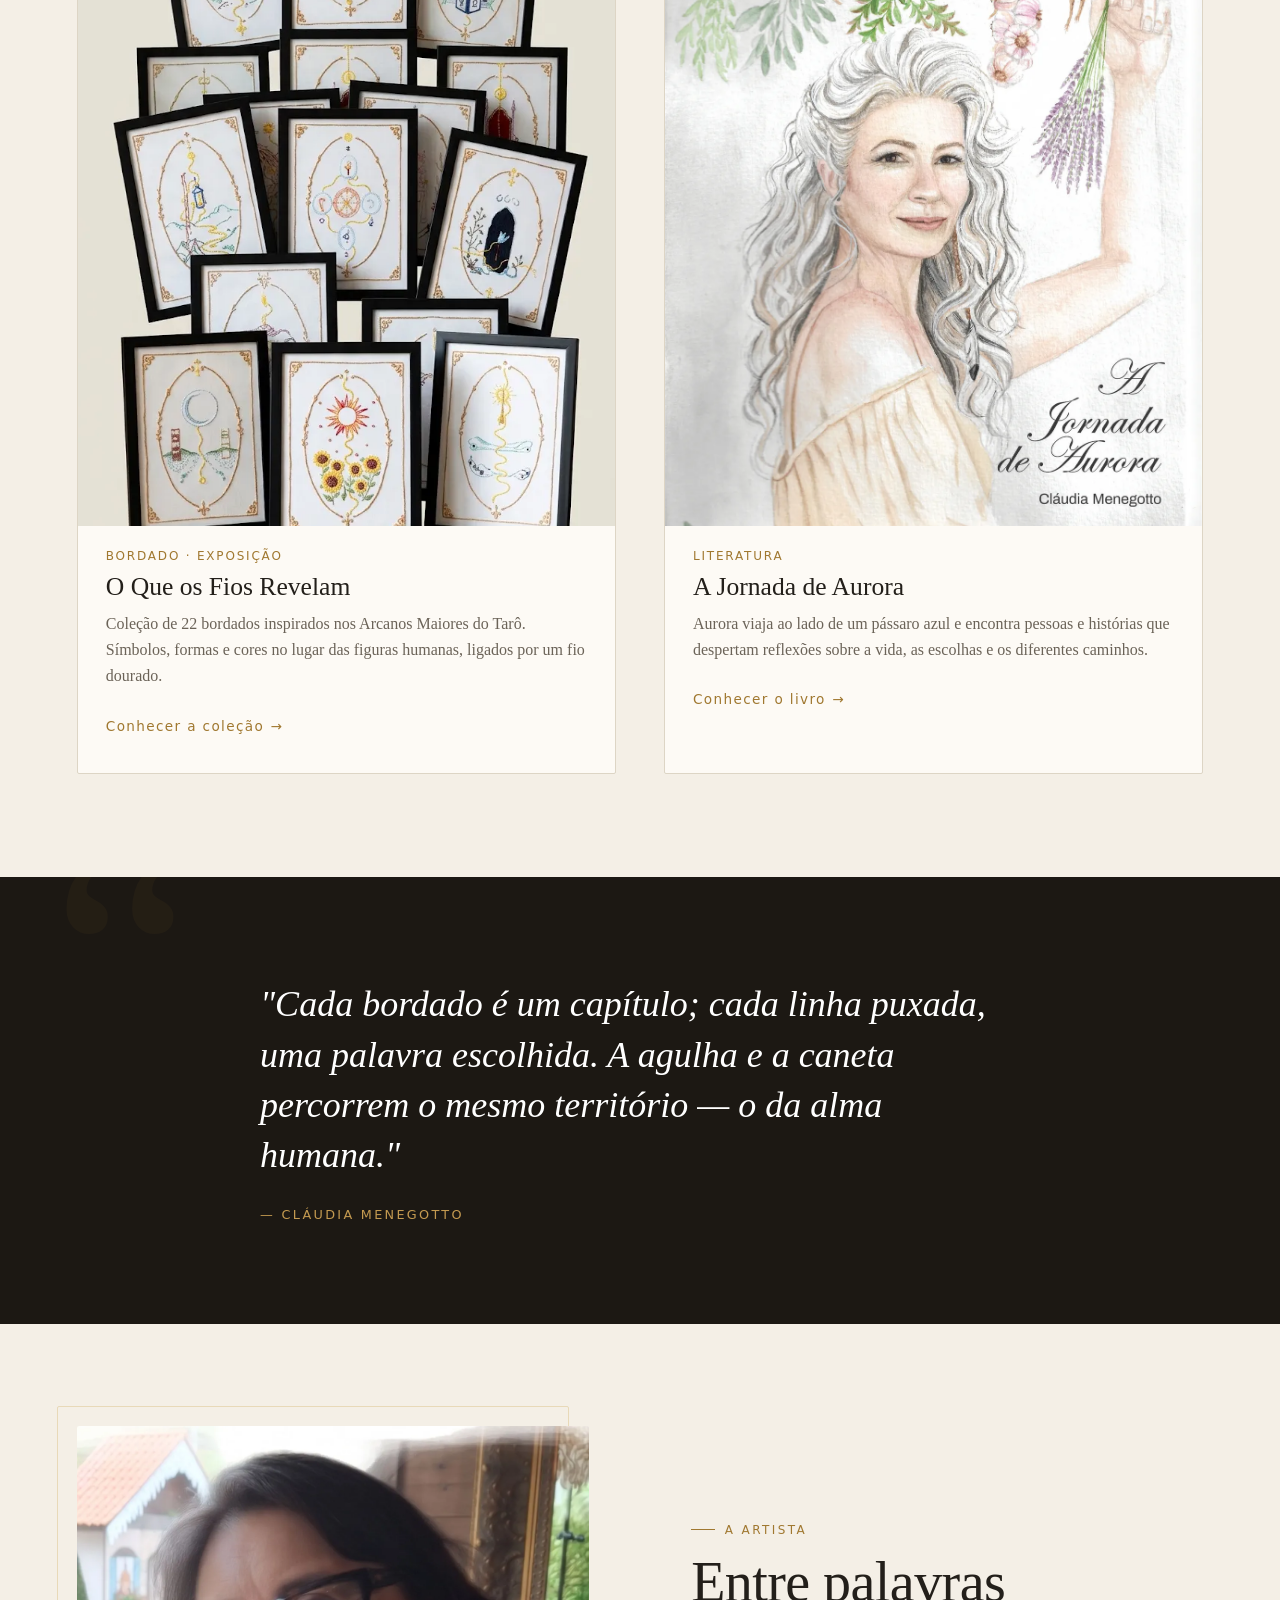
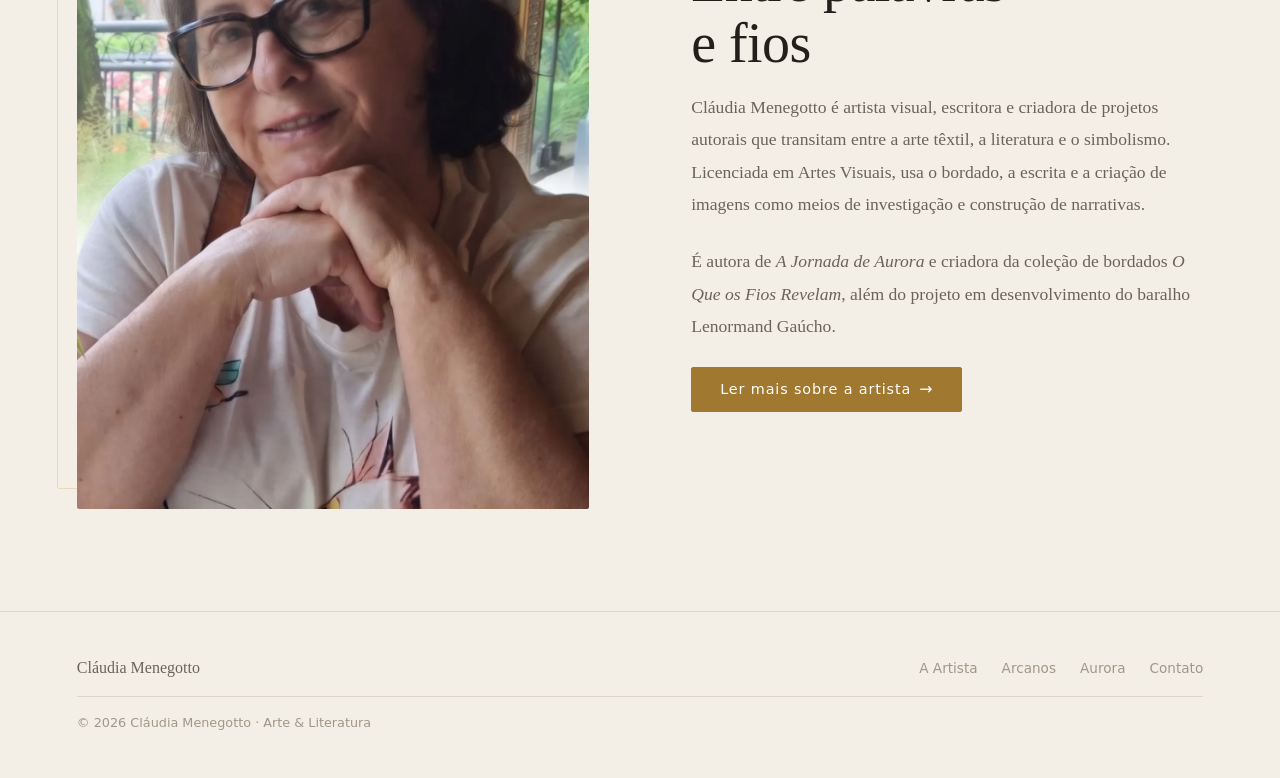
==== commit 9535eec6: "Add files via upload Melhorias na sala da galeria virtual e botão para a visitação da galeria virtua" ====
--- a/index.html
+++ b/index.html
@@ -206,7 +206,7 @@
 
         <div class="hero-actions revelar delay-3">
           <a href="/obras/o-que-os-fios-revelam/" class="btn btn-primary">
-            Conhecer a coleção <span class="btn-icon" aria-hidden="true">→</span>
+            Conhecer a coleção
           </a>
           <a href="/obras/jornada-de-aurora/" class="btn btn-outline">
             Conhecer o livro
--- a/css/style.css
+++ b/css/style.css
@@ -299,12 +299,13 @@
 }
 
 .btn-outline {
-  color: var(--text);
-  border-color: var(--gold-pale);
+  background: var(--gold);
+  color: var(--white);
+  border-color: var(--gold);
 }
 .btn-outline:hover {
-  background: var(--gold-pale);
-  border-color: var(--gold);
+  background: var(--gold-light);
+  border-color: var(--gold-light);
 }
 
 .btn-icon {
